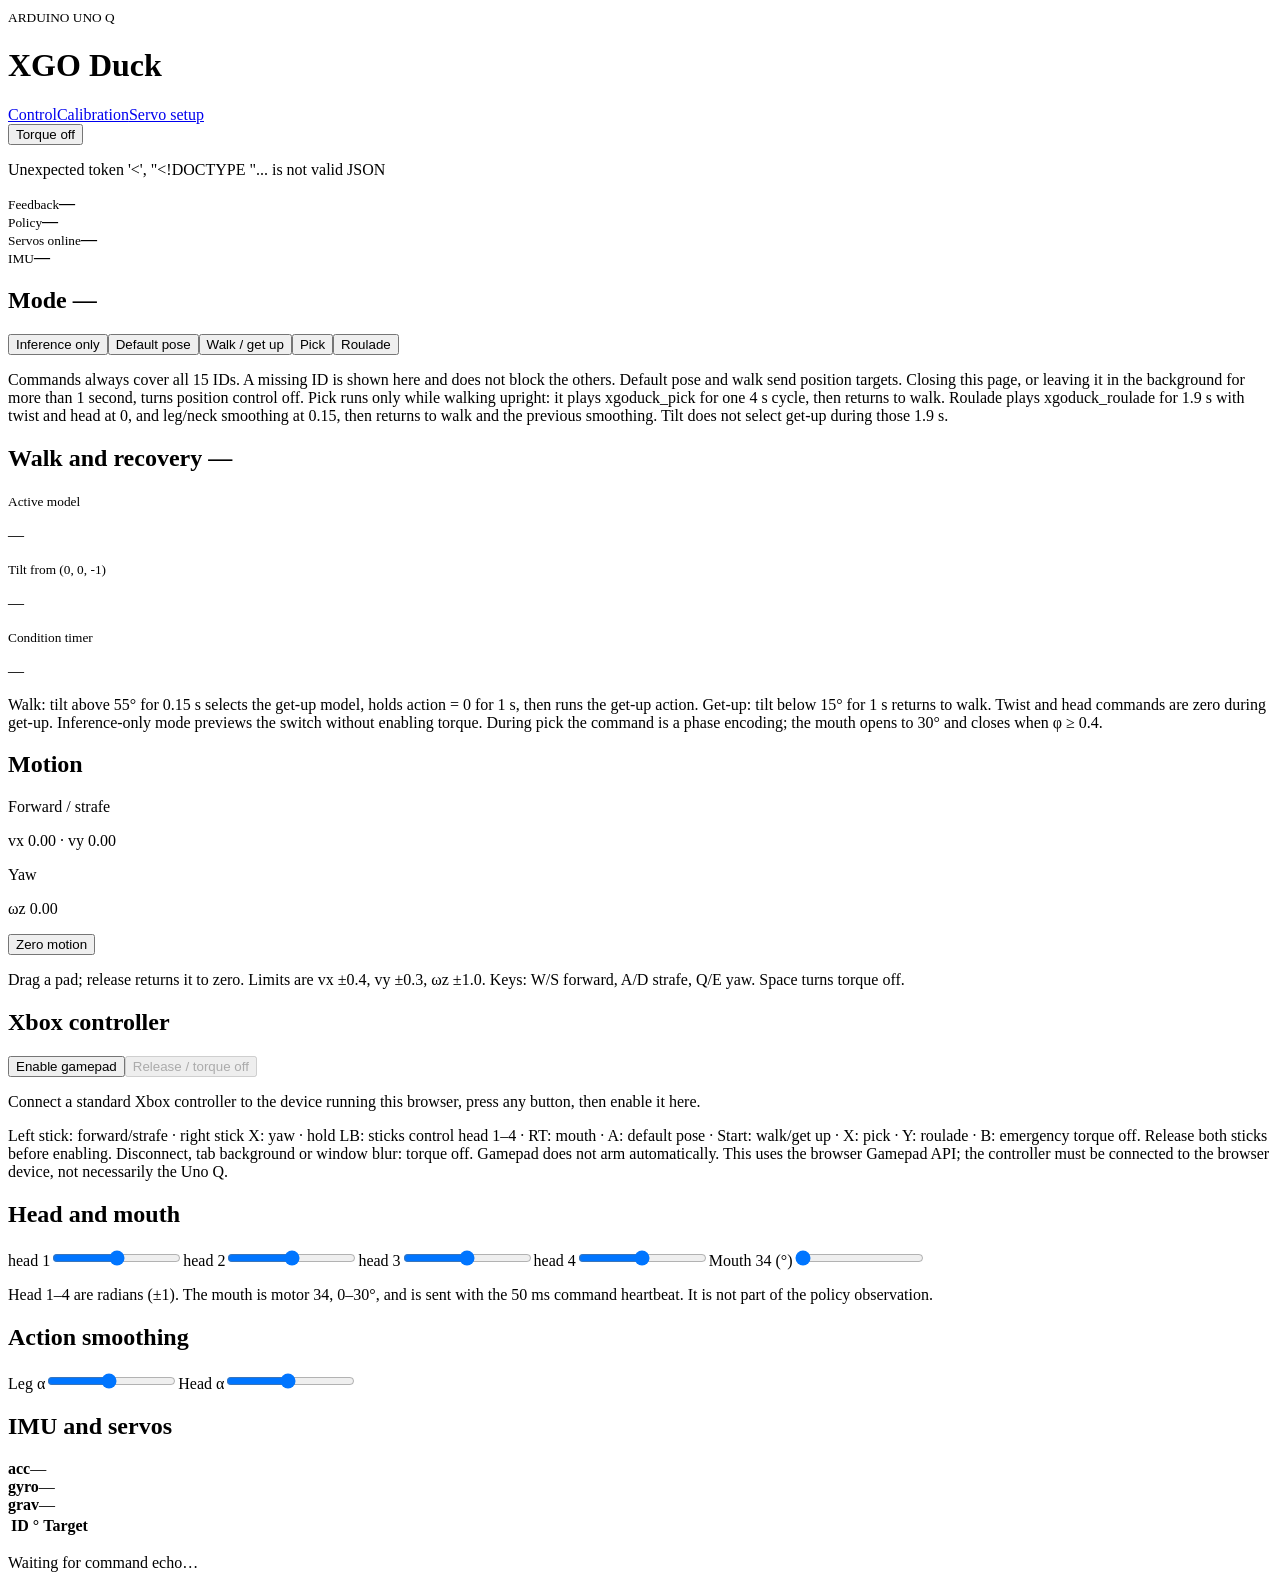
==== assets/index.html @ e076f416 "feat: integrate Xbox gamepad controls with web UI and safety disarm" ====
<!doctype html>
<html lang="en"><meta charset="utf-8"><meta name="viewport" content="width=device-width, initial-scale=1">
<title>XGO Duck</title><link rel="stylesheet" href="style.css">
<main><header><div><small>ARDUINO UNO Q</small><h1>XGO Duck</h1></div><div class="header-actions"><nav class="nav"><a href="/">Control</a><a href="/calibrate.html">Calibration</a><a href="/servo.html">Servo setup</a></nav><button class="stop" id="stop">Torque off</button></div></header>
<p id="message">Connecting…</p>
<section class="metrics"><article><small>Feedback</small><strong id="rx">—</strong></article><article><small>Policy</small><strong id="rl">—</strong></article><article><small>Servos online</small><strong id="servos">—</strong></article><article><small>IMU</small><strong id="imu">—</strong></article></section>
<section><h2>Mode <span id="mode">—</span></h2><div class="buttons"><button data-mode="shadow">Inference only</button><button data-mode="hold">Default pose</button><button data-mode="policy">Walk / get up</button><button id="pick">Pick</button><button id="roulade">Roulade</button></div><p class="hint">Commands always cover all 15 IDs. A missing ID is shown here and does not block the others. Default pose and walk send position targets. Closing this page, or leaving it in the background for more than 1 second, turns position control off. Pick runs only while walking upright: it plays xgoduck_pick for one 4 s cycle, then returns to walk. Roulade plays xgoduck_roulade for 1.9 s with twist and head at 0, and leg/neck smoothing at 0.15, then returns to walk and the previous smoothing. Tilt does not select get-up during those 1.9 s.</p></section>
<section><h2>Walk and recovery <span id="recovery-phase">—</span></h2><div class="controls"><article><small>Active model</small><p id="active-model">—</p></article><article><small>Tilt from (0, 0, -1)</small><p id="tilt-angle">—</p></article><article><small>Condition timer</small><p id="recovery-timer">—</p></article></div><p class="hint">Walk: tilt above 55° for 0.15 s selects the get-up model, holds action = 0 for 1 s, then runs the get-up action. Get-up: tilt below 15° for 1 s returns to walk. Twist and head commands are zero during get-up. Inference-only mode previews the switch without enabling torque. During pick the command is a phase encoding; the mouth opens to 30° and closes when φ ≥ 0.4.</p></section>
<section><h2>Motion</h2><div class="joysticks"><div class="joystick-side"><label id="left-label">Forward / strafe</label><div class="joy" id="joy-left" role="group" aria-labelledby="left-label"><div class="knob"></div></div><p class="joy-value">vx <span id="vxValue">0.00</span> · vy <span id="vyValue">0.00</span></p></div><div class="joystick-side"><label id="right-label">Yaw</label><div class="joy" id="joy-right" role="group" aria-labelledby="right-label"><div class="knob"></div></div><p class="joy-value">ωz <span id="wzValue">0.00</span></p></div></div><button id="zero">Zero motion</button><p class="hint">Drag a pad; release returns it to zero. Limits are vx ±0.4, vy ±0.3, ωz ±1.0. Keys: W/S forward, A/D strafe, Q/E yaw. Space turns torque off.</p></section>
<section><h2>Xbox controller</h2><div class="buttons"><button id="gamepad-enable">Enable gamepad</button><button id="gamepad-disable" disabled>Release / torque off</button></div><p id="gamepad-status" class="hint">Connect a standard Xbox controller to the device running this browser, press any button, then enable it here.</p><p class="hint">Left stick: forward/strafe · right stick X: yaw · hold LB: sticks control head 1–4 · RT: mouth · A: default pose · Start: walk/get up · X: pick · Y: roulade · B: emergency torque off. Release both sticks before enabling. Disconnect, tab background or window blur: torque off. Gamepad does not arm automatically. This uses the browser Gamepad API; the controller must be connected to the browser device, not necessarily the Uno Q.</p></section>
<section><h2>Head and mouth</h2><div class="controls" id="head-controls"></div><p class="hint">Head 1–4 are radians (±1). The mouth is motor 34, 0–30°, and is sent with the 50 ms command heartbeat. It is not part of the policy observation.</p></section>
<section><h2>Action smoothing</h2><div class="controls"><label>Leg α<input id="leg-alpha" type="range" min="0" max="0.95" value="0.45" step="0.05"></label><label>Head α<input id="head-alpha" type="range" min="0" max="0.95" value="0.45" step="0.05"></label></div></section>
<section class="telemetry"><h2>IMU and servos</h2><div class="telemetry-grid"><div class="imu-lines"><div><b>acc</b><span id="acc-values">—</span></div><div><b>gyro</b><span id="gyro-values">—</span></div><div><b>grav</b><span id="gravity-values">—</span></div></div><div class="table"><table><thead><tr><th>ID</th><th>°</th><th>Target</th></tr></thead><tbody id="joints"></tbody></table></div></div><p class="hint" id="command-health">Waiting for command echo…</p></section>
</main><script src="gamepad.js"></script><script src="app.js"></script></html>
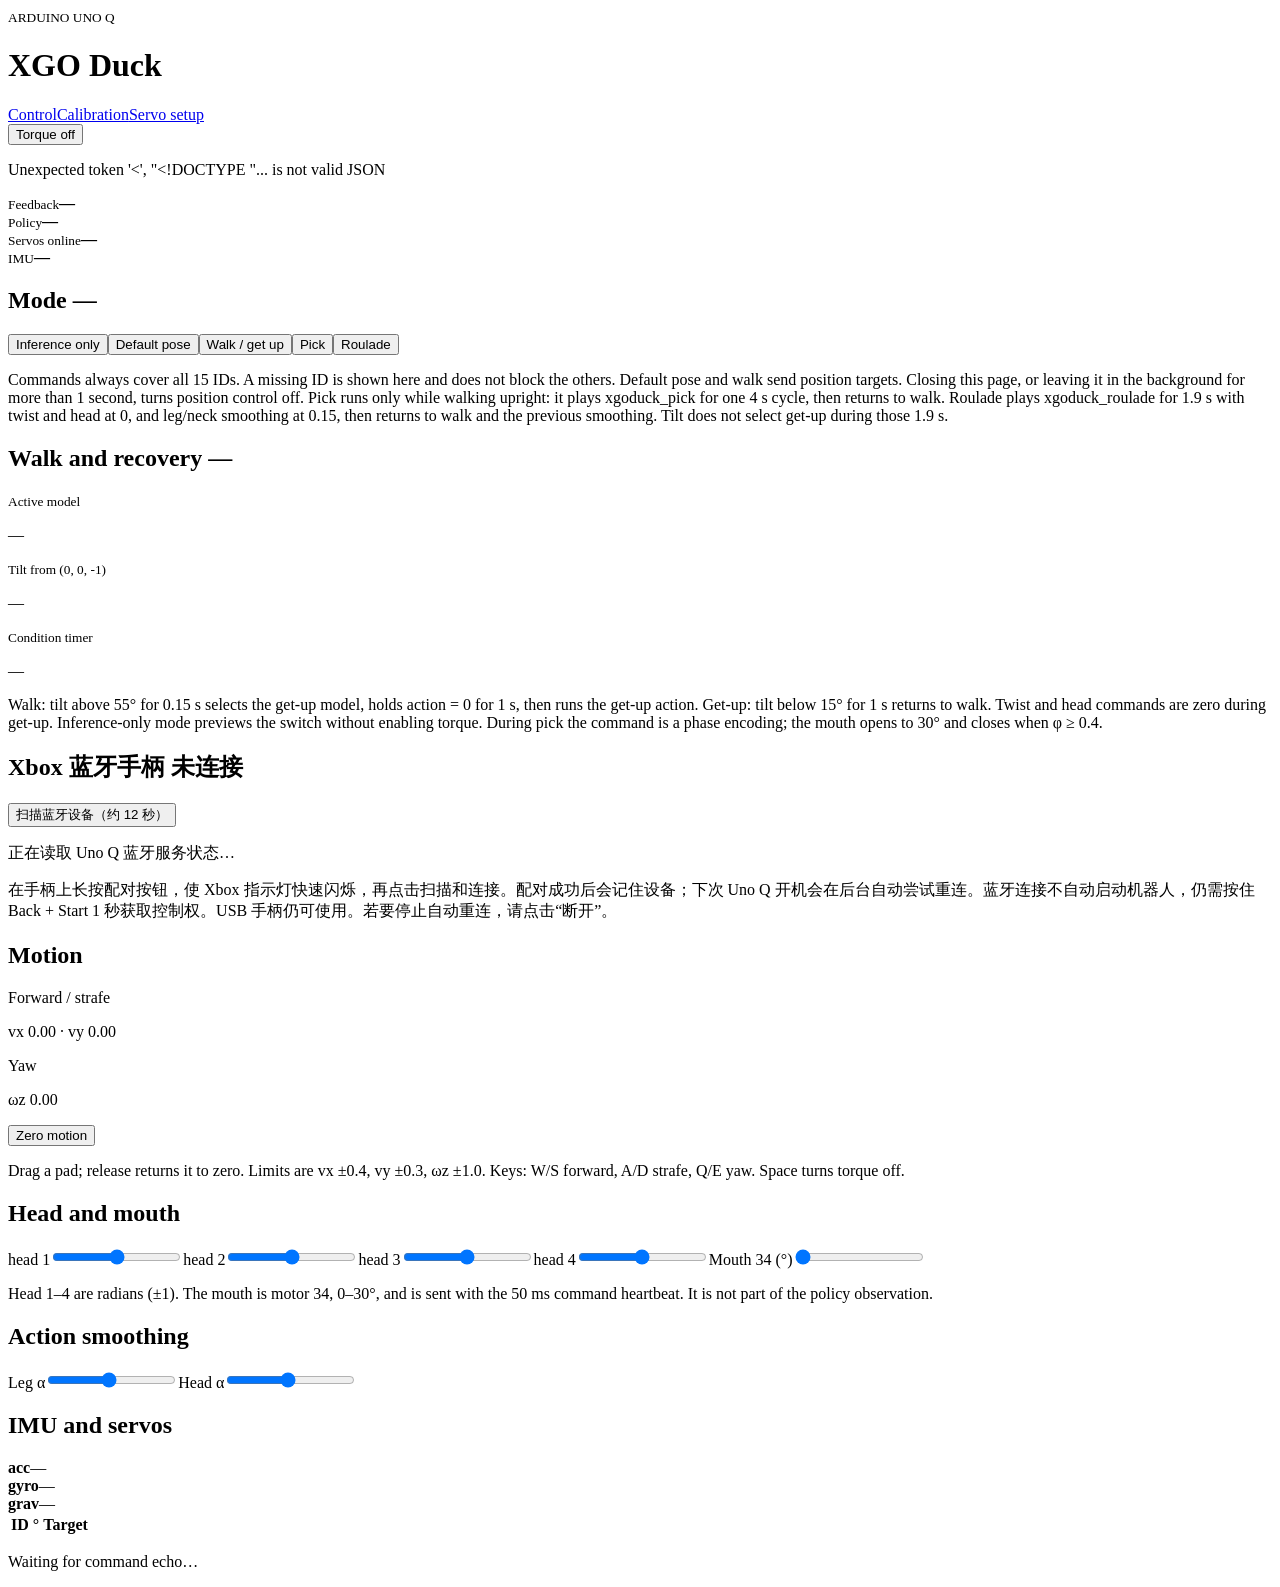
==== commit 4d6565fc: "feat: add Xbox Bluetooth scan, pair, connect and persisted status panel" ====
--- a/assets/index.html
+++ b/assets/index.html
@@ -6,9 +6,13 @@
 <section class="metrics"><article><small>Feedback</small><strong id="rx">—</strong></article><article><small>Policy</small><strong id="rl">—</strong></article><article><small>Servos online</small><strong id="servos">—</strong></article><article><small>IMU</small><strong id="imu">—</strong></article></section>
 <section><h2>Mode <span id="mode">—</span></h2><div class="buttons"><button data-mode="shadow">Inference only</button><button data-mode="hold">Default pose</button><button data-mode="policy">Walk / get up</button><button id="pick">Pick</button><button id="roulade">Roulade</button></div><p class="hint">Commands always cover all 15 IDs. A missing ID is shown here and does not block the others. Default pose and walk send position targets. Closing this page, or leaving it in the background for more than 1 second, turns position control off. Pick runs only while walking upright: it plays xgoduck_pick for one 4 s cycle, then returns to walk. Roulade plays xgoduck_roulade for 1.9 s with twist and head at 0, and leg/neck smoothing at 0.15, then returns to walk and the previous smoothing. Tilt does not select get-up during those 1.9 s.</p></section>
 <section><h2>Walk and recovery <span id="recovery-phase">—</span></h2><div class="controls"><article><small>Active model</small><p id="active-model">—</p></article><article><small>Tilt from (0, 0, -1)</small><p id="tilt-angle">—</p></article><article><small>Condition timer</small><p id="recovery-timer">—</p></article></div><p class="hint">Walk: tilt above 55° for 0.15 s selects the get-up model, holds action = 0 for 1 s, then runs the get-up action. Get-up: tilt below 15° for 1 s returns to walk. Twist and head commands are zero during get-up. Inference-only mode previews the switch without enabling torque. During pick the command is a phase encoding; the mouth opens to 30° and closes when φ ≥ 0.4.</p></section>
+<section id="bluetooth-panel"><h2>Xbox 蓝牙手柄 <span id="bt-connection">未连接</span></h2>
+<div class="buttons"><button id="bt-scan" type="button">扫描蓝牙设备（约 12 秒）</button></div>
+<p class="hint" id="bt-status" role="status" aria-live="polite">正在读取 Uno Q 蓝牙服务状态…</p>
+<div id="bt-devices" class="bt-devices" aria-label="蓝牙设备列表"></div>
+<p class="hint">在手柄上长按配对按钮，使 Xbox 指示灯快速闪烁，再点击扫描和连接。配对成功后会记住设备；下次 Uno Q 开机会在后台自动尝试重连。蓝牙连接不自动启动机器人，仍需按住 Back + Start 1 秒获取控制权。USB 手柄仍可使用。若要停止自动重连，请点击“断开”。</p></section>
 <section><h2>Motion</h2><div class="joysticks"><div class="joystick-side"><label id="left-label">Forward / strafe</label><div class="joy" id="joy-left" role="group" aria-labelledby="left-label"><div class="knob"></div></div><p class="joy-value">vx <span id="vxValue">0.00</span> · vy <span id="vyValue">0.00</span></p></div><div class="joystick-side"><label id="right-label">Yaw</label><div class="joy" id="joy-right" role="group" aria-labelledby="right-label"><div class="knob"></div></div><p class="joy-value">ωz <span id="wzValue">0.00</span></p></div></div><button id="zero">Zero motion</button><p class="hint">Drag a pad; release returns it to zero. Limits are vx ±0.4, vy ±0.3, ωz ±1.0. Keys: W/S forward, A/D strafe, Q/E yaw. Space turns torque off.</p></section>
-<section><h2>Xbox controller</h2><div class="buttons"><button id="gamepad-enable">Enable gamepad</button><button id="gamepad-disable" disabled>Release / torque off</button></div><p id="gamepad-status" class="hint">Connect a standard Xbox controller to the device running this browser, press any button, then enable it here.</p><p class="hint">Left stick: forward/strafe · right stick X: yaw · hold LB: sticks control head 1–4 · RT: mouth · A: default pose · Start: walk/get up · X: pick · Y: roulade · B: emergency torque off. Release both sticks before enabling. Disconnect, tab background or window blur: torque off. Gamepad does not arm automatically. This uses the browser Gamepad API; the controller must be connected to the browser device, not necessarily the Uno Q.</p></section>
 <section><h2>Head and mouth</h2><div class="controls" id="head-controls"></div><p class="hint">Head 1–4 are radians (±1). The mouth is motor 34, 0–30°, and is sent with the 50 ms command heartbeat. It is not part of the policy observation.</p></section>
 <section><h2>Action smoothing</h2><div class="controls"><label>Leg α<input id="leg-alpha" type="range" min="0" max="0.95" value="0.45" step="0.05"></label><label>Head α<input id="head-alpha" type="range" min="0" max="0.95" value="0.45" step="0.05"></label></div></section>
 <section class="telemetry"><h2>IMU and servos</h2><div class="telemetry-grid"><div class="imu-lines"><div><b>acc</b><span id="acc-values">—</span></div><div><b>gyro</b><span id="gyro-values">—</span></div><div><b>grav</b><span id="gravity-values">—</span></div></div><div class="table"><table><thead><tr><th>ID</th><th>°</th><th>Target</th></tr></thead><tbody id="joints"></tbody></table></div></div><p class="hint" id="command-health">Waiting for command echo…</p></section>
-</main><script src="gamepad.js"></script><script src="app.js"></script></html>
+</main><script src="app.js"></script><script src="bluetooth.js"></script></html>
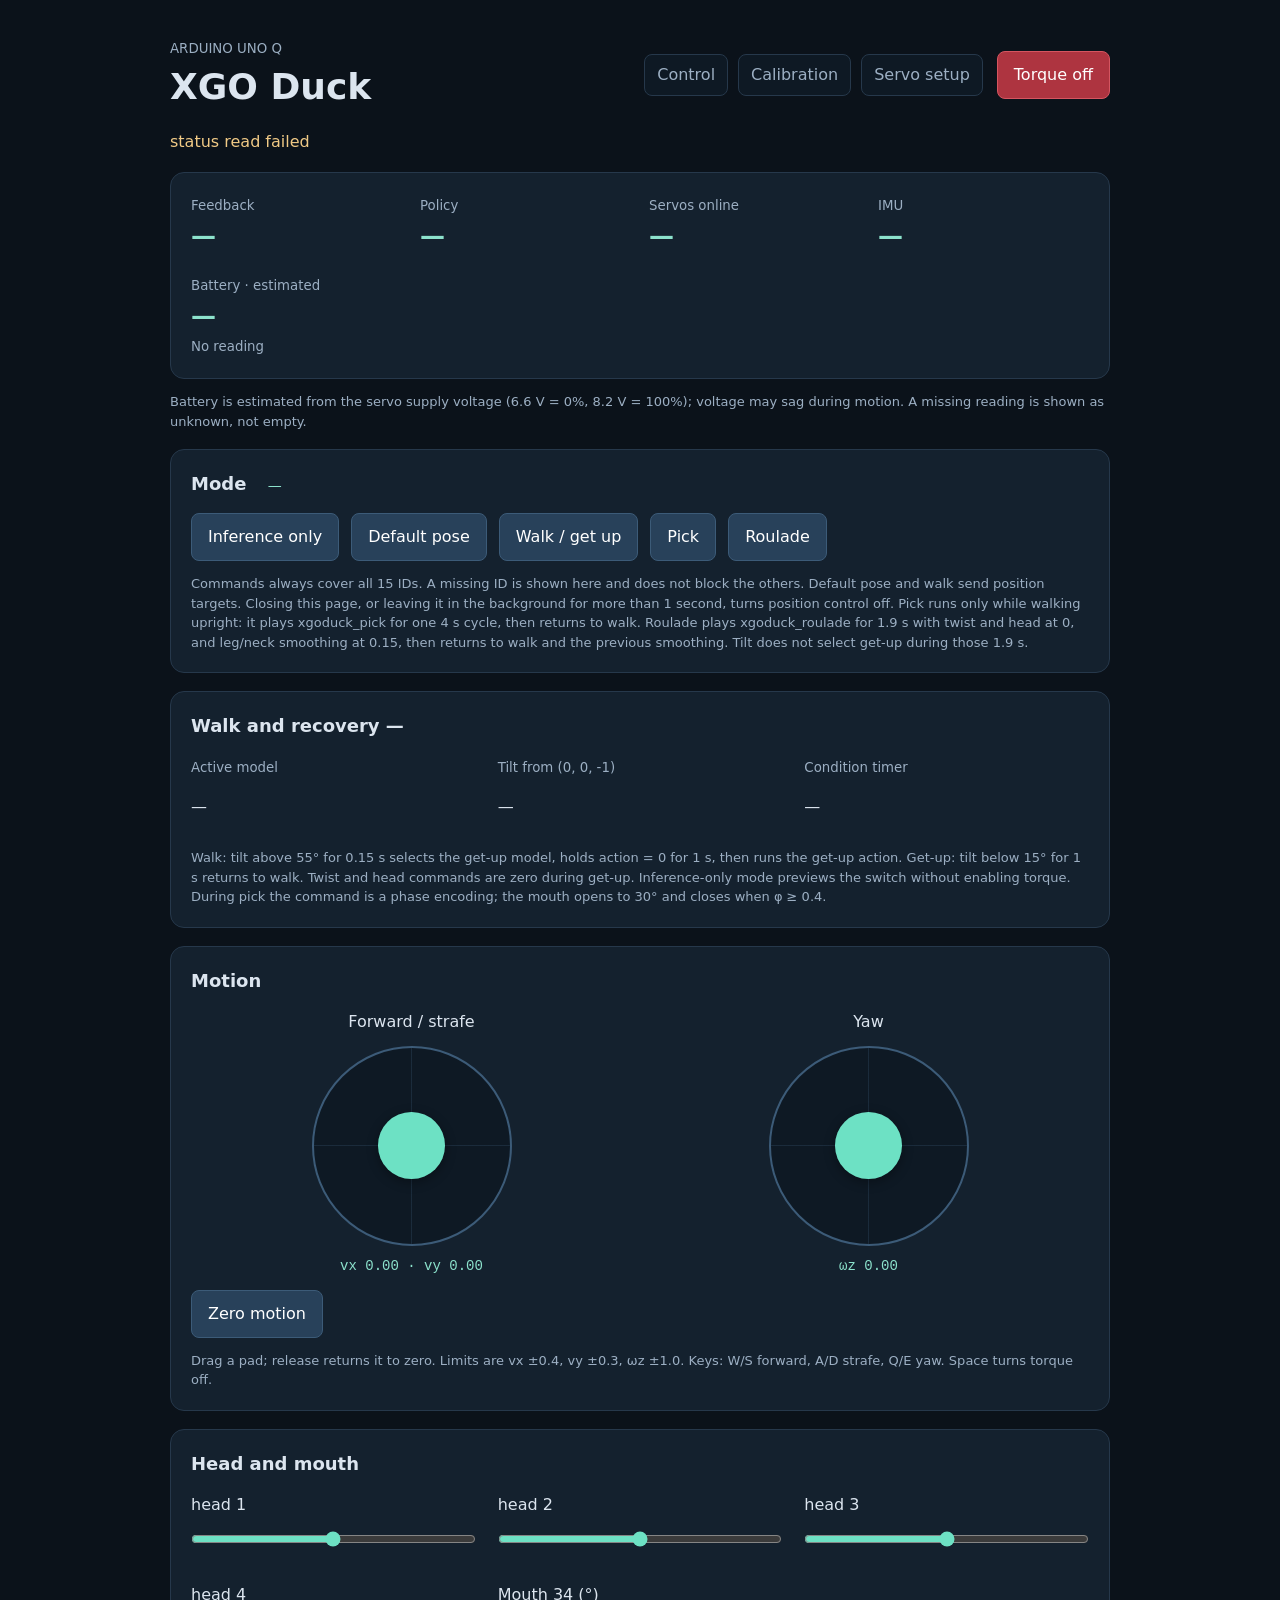
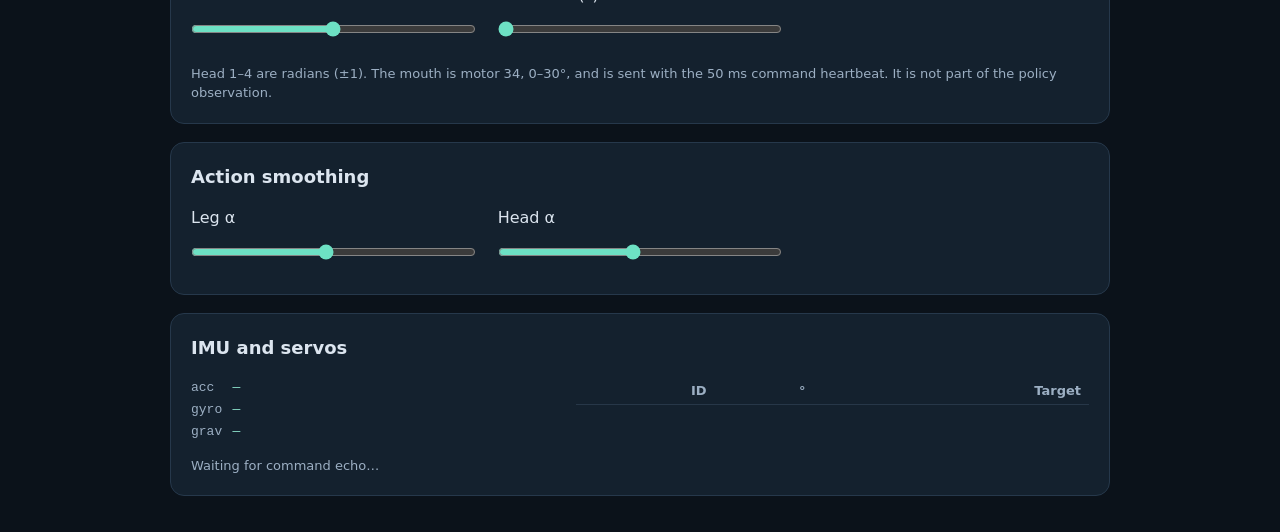
==== commit 11809bde: "feat: show battery percent and servo voltage on Web control page" ====
--- a/assets/index.html
+++ b/assets/index.html
@@ -3,16 +3,12 @@
 <title>XGO Duck</title><link rel="stylesheet" href="style.css">
 <main><header><div><small>ARDUINO UNO Q</small><h1>XGO Duck</h1></div><div class="header-actions"><nav class="nav"><a href="/">Control</a><a href="/calibrate.html">Calibration</a><a href="/servo.html">Servo setup</a></nav><button class="stop" id="stop">Torque off</button></div></header>
 <p id="message">Connecting…</p>
-<section class="metrics"><article><small>Feedback</small><strong id="rx">—</strong></article><article><small>Policy</small><strong id="rl">—</strong></article><article><small>Servos online</small><strong id="servos">—</strong></article><article><small>IMU</small><strong id="imu">—</strong></article></section>
+<section class="metrics"><article><small>Feedback</small><strong id="rx">—</strong></article><article><small>Policy</small><strong id="rl">—</strong></article><article><small>Servos online</small><strong id="servos">—</strong></article><article><small>IMU</small><strong id="imu">—</strong></article><article id="battery-card" data-level="unknown"><small>Battery · estimated</small><strong id="battery-percent">—</strong><small class="battery-voltage" id="battery-voltage">No reading</small><div class="battery-track" id="battery-progress" role="progressbar" aria-label="Estimated battery percentage" aria-valuemin="0" aria-valuemax="100"><span id="battery-meter"></span></div></article></section>
+<p class="hint">Battery is estimated from the servo supply voltage (6.6 V = 0%, 8.2 V = 100%); voltage may sag during motion. A missing reading is shown as unknown, not empty.</p>
 <section><h2>Mode <span id="mode">—</span></h2><div class="buttons"><button data-mode="shadow">Inference only</button><button data-mode="hold">Default pose</button><button data-mode="policy">Walk / get up</button><button id="pick">Pick</button><button id="roulade">Roulade</button></div><p class="hint">Commands always cover all 15 IDs. A missing ID is shown here and does not block the others. Default pose and walk send position targets. Closing this page, or leaving it in the background for more than 1 second, turns position control off. Pick runs only while walking upright: it plays xgoduck_pick for one 4 s cycle, then returns to walk. Roulade plays xgoduck_roulade for 1.9 s with twist and head at 0, and leg/neck smoothing at 0.15, then returns to walk and the previous smoothing. Tilt does not select get-up during those 1.9 s.</p></section>
 <section><h2>Walk and recovery <span id="recovery-phase">—</span></h2><div class="controls"><article><small>Active model</small><p id="active-model">—</p></article><article><small>Tilt from (0, 0, -1)</small><p id="tilt-angle">—</p></article><article><small>Condition timer</small><p id="recovery-timer">—</p></article></div><p class="hint">Walk: tilt above 55° for 0.15 s selects the get-up model, holds action = 0 for 1 s, then runs the get-up action. Get-up: tilt below 15° for 1 s returns to walk. Twist and head commands are zero during get-up. Inference-only mode previews the switch without enabling torque. During pick the command is a phase encoding; the mouth opens to 30° and closes when φ ≥ 0.4.</p></section>
-<section id="bluetooth-panel"><h2>Xbox 蓝牙手柄 <span id="bt-connection">未连接</span></h2>
-<div class="buttons"><button id="bt-scan" type="button">扫描蓝牙设备（约 12 秒）</button></div>
-<p class="hint" id="bt-status" role="status" aria-live="polite">正在读取 Uno Q 蓝牙服务状态…</p>
-<div id="bt-devices" class="bt-devices" aria-label="蓝牙设备列表"></div>
-<p class="hint">在手柄上长按配对按钮，使 Xbox 指示灯快速闪烁，再点击扫描和连接。配对成功后会记住设备；下次 Uno Q 开机会在后台自动尝试重连。蓝牙连接不自动启动机器人，仍需按住 Back + Start 1 秒获取控制权。USB 手柄仍可使用。若要停止自动重连，请点击“断开”。</p></section>
 <section><h2>Motion</h2><div class="joysticks"><div class="joystick-side"><label id="left-label">Forward / strafe</label><div class="joy" id="joy-left" role="group" aria-labelledby="left-label"><div class="knob"></div></div><p class="joy-value">vx <span id="vxValue">0.00</span> · vy <span id="vyValue">0.00</span></p></div><div class="joystick-side"><label id="right-label">Yaw</label><div class="joy" id="joy-right" role="group" aria-labelledby="right-label"><div class="knob"></div></div><p class="joy-value">ωz <span id="wzValue">0.00</span></p></div></div><button id="zero">Zero motion</button><p class="hint">Drag a pad; release returns it to zero. Limits are vx ±0.4, vy ±0.3, ωz ±1.0. Keys: W/S forward, A/D strafe, Q/E yaw. Space turns torque off.</p></section>
 <section><h2>Head and mouth</h2><div class="controls" id="head-controls"></div><p class="hint">Head 1–4 are radians (±1). The mouth is motor 34, 0–30°, and is sent with the 50 ms command heartbeat. It is not part of the policy observation.</p></section>
 <section><h2>Action smoothing</h2><div class="controls"><label>Leg α<input id="leg-alpha" type="range" min="0" max="0.95" value="0.45" step="0.05"></label><label>Head α<input id="head-alpha" type="range" min="0" max="0.95" value="0.45" step="0.05"></label></div></section>
 <section class="telemetry"><h2>IMU and servos</h2><div class="telemetry-grid"><div class="imu-lines"><div><b>acc</b><span id="acc-values">—</span></div><div><b>gyro</b><span id="gyro-values">—</span></div><div><b>grav</b><span id="gravity-values">—</span></div></div><div class="table"><table><thead><tr><th>ID</th><th>°</th><th>Target</th></tr></thead><tbody id="joints"></tbody></table></div></div><p class="hint" id="command-health">Waiting for command echo…</p></section>
-</main><script src="app.js"></script><script src="bluetooth.js"></script></html>
+</main><script src="app.js"></script></html>
--- a/assets/style.css
+++ b/assets/style.css
@@ -0,0 +1,18 @@
+:root{font:16px/1.5 system-ui,sans-serif;color:#dce5ef;background:#0b121a}*{box-sizing:border-box}main{max-width:980px;margin:auto;padding:28px 20px}header{display:flex;align-items:center;justify-content:space-between;gap:16px;flex-wrap:wrap}small,.hint{color:#9cafc3}h1{margin:0;font-size:36px}h2{font-size:18px;margin:0 0 16px}section,details{background:#14212e;border:1px solid #26384b;border-radius:14px;padding:20px;margin-top:18px}button{font:inherit;cursor:pointer;background:#28415a;color:#fff;border:1px solid #3c5b78;padding:11px 16px;border-radius:8px}button:hover{background:#355978}button:disabled{opacity:.4;cursor:not-allowed}.stop{background:#ae3440;border-color:#d55560}.buttons{display:flex;gap:12px;flex-wrap:wrap}.metrics{display:grid;grid-template-columns:repeat(4,1fr);gap:18px}.metrics strong{display:block;font-size:25px;color:#8ce2cc}.controls{display:grid;grid-template-columns:repeat(3,1fr);gap:22px}input[type=range]{display:block;width:100%;margin:14px 0;accent-color:#6de1c4}label{display:block}.hint{font-size:13px;margin-bottom:0}#mode{color:#8ce2cc;font-weight:normal;font-size:14px;margin-left:15px}.table{max-height:340px;overflow:auto}table{width:100%;border-collapse:collapse;text-align:right}td,th{padding:7px 12px;border-bottom:1px solid #273748}th{color:#9cafc3}pre{overflow:auto;white-space:pre-wrap;font-size:12px}#message{color:#f1ca86;min-height:24px}@media(max-width:620px){.metrics{grid-template-columns:repeat(2,1fr)}.controls{grid-template-columns:1fr}main{padding:16px 10px}h1{font-size:29px}}
+.joysticks{display:flex;justify-content:space-around;gap:16px;margin:8px 0 16px}.joystick-side{text-align:center;min-width:0}.joystick-side label{margin-bottom:12px}.joy{width:min(34vw,200px);aspect-ratio:1;border-radius:50%;background:linear-gradient(#34506a55,#34506a55) center/1px 100% no-repeat,linear-gradient(#34506a55,#34506a55) center/100% 1px no-repeat,#0e1924;border:2px solid #3c5b78;position:relative;touch-action:none;user-select:none;cursor:grab}.joy:active{cursor:grabbing}.knob{position:absolute;width:34%;height:34%;left:33%;top:33%;border-radius:50%;background:#6de1c4;box-shadow:0 3px 12px #0005;pointer-events:none}.joy-value{font:14px monospace;color:#8ce2cc;margin:12px 0 0}
+.telemetry-grid{display:grid;grid-template-columns:minmax(180px,1fr) 1.4fr;gap:18px;align-items:start}.imu-lines{font:13px/1.7 ui-monospace,monospace;color:#8ce2cc}.imu-lines b{display:inline-block;min-width:3.2em;color:#9cafc3;font-weight:normal}.telemetry .table{max-height:220px}.telemetry td,.telemetry th{padding:4px 8px;font-size:13px}tr.missing{color:#9cafc3;opacity:.55}@media(max-width:620px){.telemetry-grid{grid-template-columns:1fr}}
+.header-actions{display:flex;align-items:center;gap:14px;flex-wrap:wrap}.nav{display:flex;gap:10px;flex-wrap:wrap}.nav a{color:#9cafc3;text-decoration:none;padding:8px 12px;border:1px solid #26384b;border-radius:8px;background:#0e1924}.nav a:hover{color:#fff;border-color:#3c5b78}.nav a[aria-current=page]{color:#8ce2cc;border-color:#3c8f7a}
+.warn{background:#3a2a12;border:1px solid #8a6a2a;color:#f1ca86;padding:12px 14px;border-radius:10px;margin:12px 0}
+.cal-list{display:flex;flex-direction:column;gap:12px}.cal-row{display:grid;grid-template-columns:minmax(160px,180px) 1fr auto;gap:12px;align-items:center;padding:12px;border:1px solid #26384b;border-radius:10px;background:#0e1924}.cal-row.done{background:#143028;border-color:#2f6b55}.cal-row input[type=range]{margin:0;width:100%}.cal-meta{display:flex;flex-direction:column;gap:2px;font-size:13px}.cal-meta b{font-size:15px}.cal-actions{display:flex;align-items:center;gap:10px;min-width:140px;justify-content:flex-end}.cal-actions span{font:13px monospace;color:#8ce2cc;min-width:42px;text-align:right}
+.servo-form{display:flex;flex-wrap:wrap;gap:14px;align-items:end}.servo-form label{min-width:120px}.servo-form input[type=number]{display:block;width:100%;margin-top:6px;padding:8px 10px;border-radius:8px;border:1px solid #3c5b78;background:#0e1924;color:#dce5ef;font:inherit}
+.page-servo{max-width:720px}.page-servo h1{font-size:28px}.page-servo .warn{padding:8px 12px;margin:8px 0 4px;font-size:13px}.page-servo .servo-steps{margin:0 0 8px;padding:0 0 0 1.4em;font-size:13px;color:#9cafc3;line-height:1.7}.page-servo #message{min-height:20px;margin:4px 0 0;font-size:14px}.page-servo .servo-panel{padding:14px;margin-top:12px}.servo-toolbar{display:flex;flex-wrap:wrap;gap:10px;align-items:end;margin-bottom:12px;padding-bottom:12px;border-bottom:1px solid #26384b}.servo-toolbar label{min-width:88px;font-size:13px;color:#9cafc3}.servo-toolbar input,.servo-row input,.servo-row select{width:88px;padding:6px 8px;border-radius:6px;border:1px solid #3c5b78;background:#0e1924;color:#dce5ef;font:inherit}.servo-toolbar button,.servo-row button{padding:7px 12px}.servo-grid{display:flex;flex-direction:column;gap:8px}.servo-row{display:grid;grid-template-columns:96px 88px 88px auto 1fr;gap:8px;align-items:center}.servo-row .servo-label{font-size:13px;color:#9cafc3}.servo-row .hint{margin:0}.servo-readout{font:14px monospace;color:#8ce2cc;min-width:88px}
+@media(max-width:720px){.cal-row{grid-template-columns:1fr;}.cal-actions{justify-content:space-between}.servo-row{grid-template-columns:80px 1fr auto;}.servo-row .hint{grid-column:1/-1}}
+
+/* Native Xbox / BlueZ connection management */
+.bt-devices{display:flex;flex-direction:column;gap:9px;margin:12px 0}
+.bt-device{display:flex;justify-content:space-between;align-items:center;flex-wrap:wrap;gap:12px;background:#0e1924;border:1px solid #26384b;border-radius:10px;padding:12px}
+.bt-device strong,.bt-device small{display:block;overflow-wrap:anywhere}
+.bt-device strong{color:#dce5ef}
+.bt-device small{color:#9cafc3;font-size:12px;margin-top:4px}
+.bt-device-actions{display:flex;gap:8px;flex-wrap:wrap}
+.bt-device-actions button{font-size:13px;padding:7px 11px}
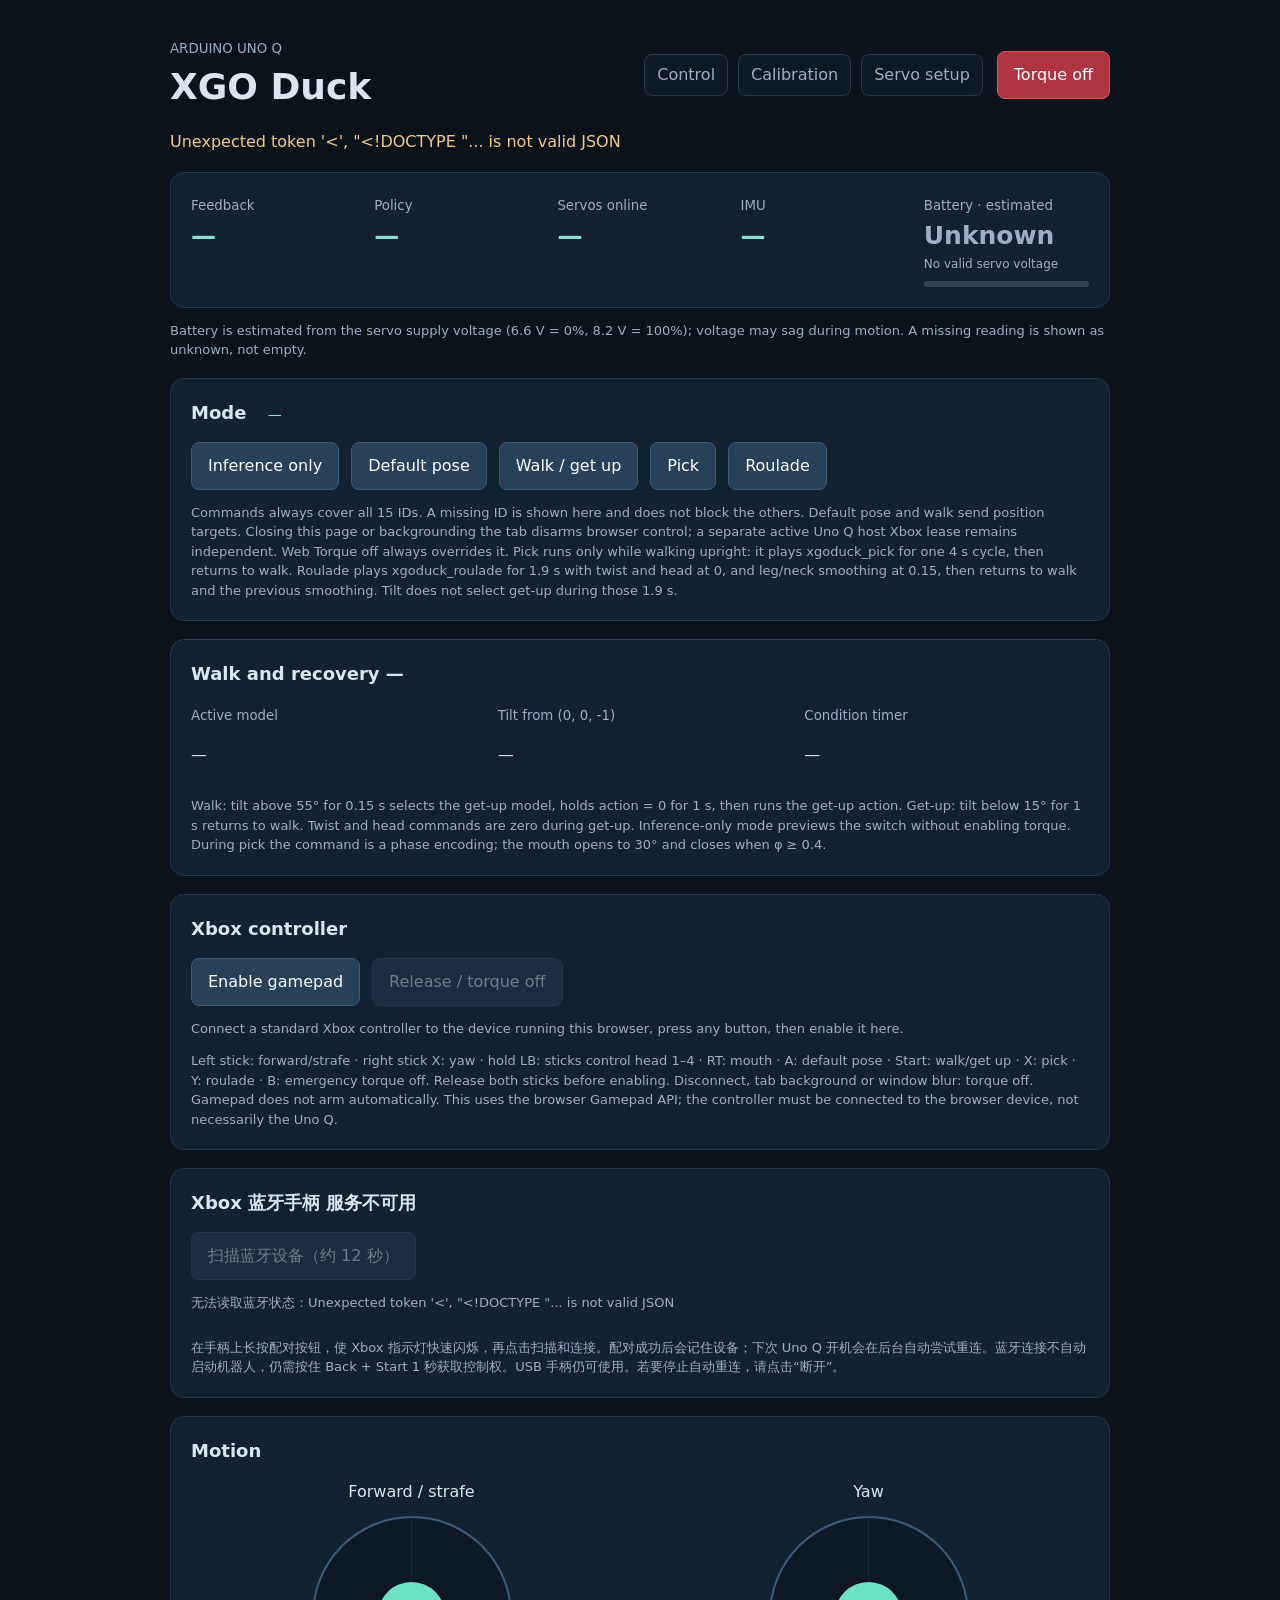
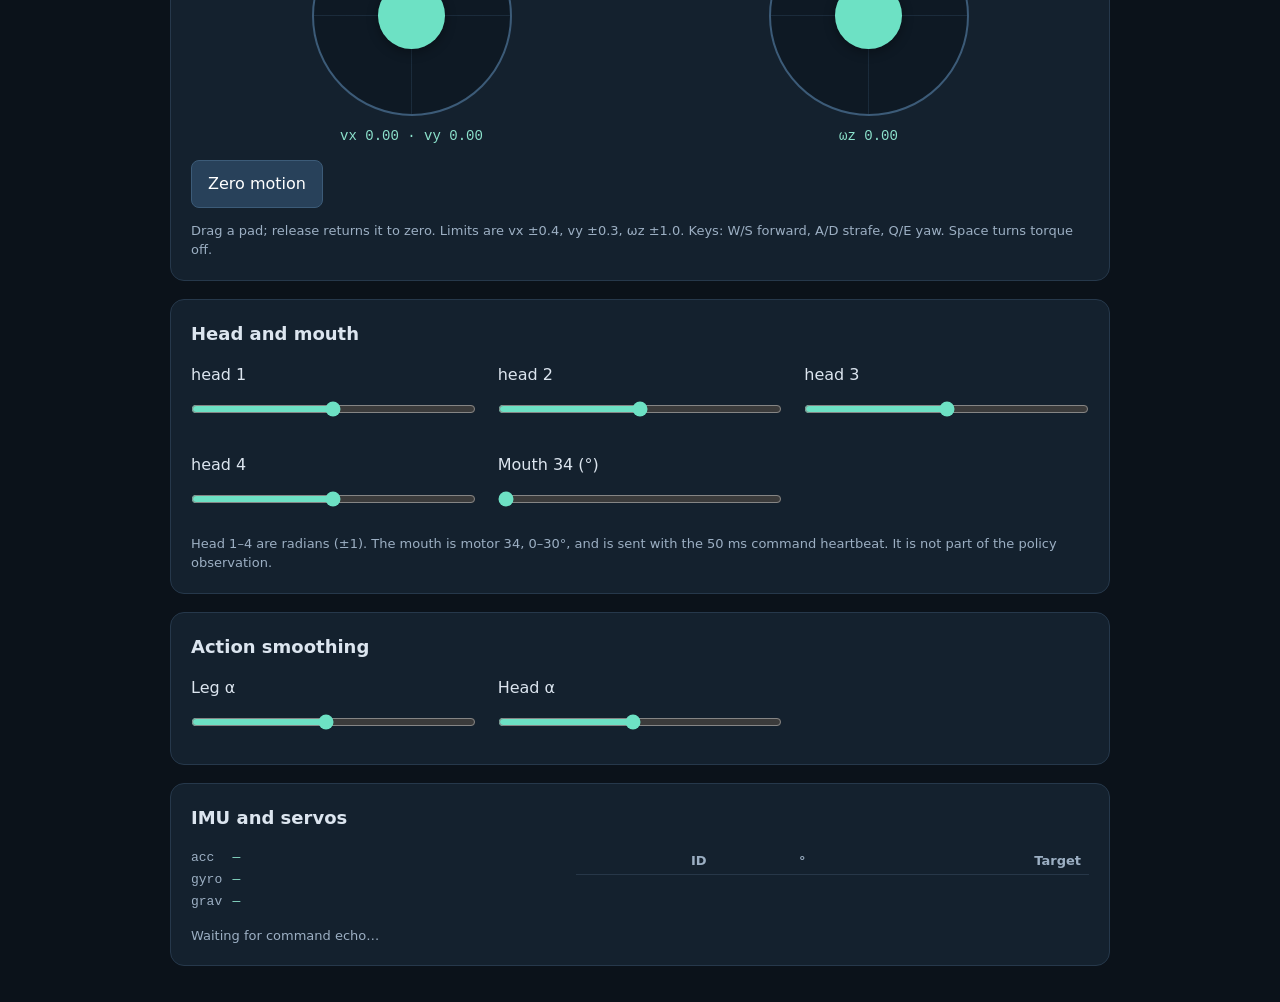
==== commit b3fca0a3: "merge: native Xbox USB/Bluetooth, browser Gamepad API and servo battery indicators Unify MCU battery" ====
--- a/assets/index.html
+++ b/assets/index.html
@@ -5,10 +5,16 @@
 <p id="message">Connecting…</p>
 <section class="metrics"><article><small>Feedback</small><strong id="rx">—</strong></article><article><small>Policy</small><strong id="rl">—</strong></article><article><small>Servos online</small><strong id="servos">—</strong></article><article><small>IMU</small><strong id="imu">—</strong></article><article id="battery-card" data-level="unknown"><small>Battery · estimated</small><strong id="battery-percent">—</strong><small class="battery-voltage" id="battery-voltage">No reading</small><div class="battery-track" id="battery-progress" role="progressbar" aria-label="Estimated battery percentage" aria-valuemin="0" aria-valuemax="100"><span id="battery-meter"></span></div></article></section>
 <p class="hint">Battery is estimated from the servo supply voltage (6.6 V = 0%, 8.2 V = 100%); voltage may sag during motion. A missing reading is shown as unknown, not empty.</p>
-<section><h2>Mode <span id="mode">—</span></h2><div class="buttons"><button data-mode="shadow">Inference only</button><button data-mode="hold">Default pose</button><button data-mode="policy">Walk / get up</button><button id="pick">Pick</button><button id="roulade">Roulade</button></div><p class="hint">Commands always cover all 15 IDs. A missing ID is shown here and does not block the others. Default pose and walk send position targets. Closing this page, or leaving it in the background for more than 1 second, turns position control off. Pick runs only while walking upright: it plays xgoduck_pick for one 4 s cycle, then returns to walk. Roulade plays xgoduck_roulade for 1.9 s with twist and head at 0, and leg/neck smoothing at 0.15, then returns to walk and the previous smoothing. Tilt does not select get-up during those 1.9 s.</p></section>
+<section><h2>Mode <span id="mode">—</span></h2><div class="buttons"><button data-mode="shadow">Inference only</button><button data-mode="hold">Default pose</button><button data-mode="policy">Walk / get up</button><button id="pick">Pick</button><button id="roulade">Roulade</button></div><p class="hint">Commands always cover all 15 IDs. A missing ID is shown here and does not block the others. Default pose and walk send position targets. Closing this page or backgrounding the tab disarms browser control; a separate active Uno Q host Xbox lease remains independent. Web Torque off always overrides it. Pick runs only while walking upright: it plays xgoduck_pick for one 4 s cycle, then returns to walk. Roulade plays xgoduck_roulade for 1.9 s with twist and head at 0, and leg/neck smoothing at 0.15, then returns to walk and the previous smoothing. Tilt does not select get-up during those 1.9 s.</p></section>
 <section><h2>Walk and recovery <span id="recovery-phase">—</span></h2><div class="controls"><article><small>Active model</small><p id="active-model">—</p></article><article><small>Tilt from (0, 0, -1)</small><p id="tilt-angle">—</p></article><article><small>Condition timer</small><p id="recovery-timer">—</p></article></div><p class="hint">Walk: tilt above 55° for 0.15 s selects the get-up model, holds action = 0 for 1 s, then runs the get-up action. Get-up: tilt below 15° for 1 s returns to walk. Twist and head commands are zero during get-up. Inference-only mode previews the switch without enabling torque. During pick the command is a phase encoding; the mouth opens to 30° and closes when φ ≥ 0.4.</p></section>
+<section><h2>Xbox controller</h2><div class="buttons"><button id="gamepad-enable">Enable gamepad</button><button id="gamepad-disable" disabled>Release / torque off</button></div><p id="gamepad-status" class="hint">Connect a standard Xbox controller to the device running this browser, press any button, then enable it here.</p><p class="hint">Left stick: forward/strafe · right stick X: yaw · hold LB: sticks control head 1–4 · RT: mouth · A: default pose · Start: walk/get up · X: pick · Y: roulade · B: emergency torque off. Release both sticks before enabling. Disconnect, tab background or window blur: torque off. Gamepad does not arm automatically. This uses the browser Gamepad API; the controller must be connected to the browser device, not necessarily the Uno Q.</p></section>
+<section id="bluetooth-panel"><h2>Xbox 蓝牙手柄 <span id="bt-connection">未连接</span></h2>
+<div class="buttons"><button id="bt-scan" type="button">扫描蓝牙设备（约 12 秒）</button></div>
+<p class="hint" id="bt-status" role="status" aria-live="polite">正在读取 Uno Q 蓝牙服务状态…</p>
+<div id="bt-devices" class="bt-devices" aria-label="蓝牙设备列表"></div>
+<p class="hint">在手柄上长按配对按钮，使 Xbox 指示灯快速闪烁，再点击扫描和连接。配对成功后会记住设备；下次 Uno Q 开机会在后台自动尝试重连。蓝牙连接不自动启动机器人，仍需按住 Back + Start 1 秒获取控制权。USB 手柄仍可使用。若要停止自动重连，请点击“断开”。</p></section>
 <section><h2>Motion</h2><div class="joysticks"><div class="joystick-side"><label id="left-label">Forward / strafe</label><div class="joy" id="joy-left" role="group" aria-labelledby="left-label"><div class="knob"></div></div><p class="joy-value">vx <span id="vxValue">0.00</span> · vy <span id="vyValue">0.00</span></p></div><div class="joystick-side"><label id="right-label">Yaw</label><div class="joy" id="joy-right" role="group" aria-labelledby="right-label"><div class="knob"></div></div><p class="joy-value">ωz <span id="wzValue">0.00</span></p></div></div><button id="zero">Zero motion</button><p class="hint">Drag a pad; release returns it to zero. Limits are vx ±0.4, vy ±0.3, ωz ±1.0. Keys: W/S forward, A/D strafe, Q/E yaw. Space turns torque off.</p></section>
 <section><h2>Head and mouth</h2><div class="controls" id="head-controls"></div><p class="hint">Head 1–4 are radians (±1). The mouth is motor 34, 0–30°, and is sent with the 50 ms command heartbeat. It is not part of the policy observation.</p></section>
 <section><h2>Action smoothing</h2><div class="controls"><label>Leg α<input id="leg-alpha" type="range" min="0" max="0.95" value="0.45" step="0.05"></label><label>Head α<input id="head-alpha" type="range" min="0" max="0.95" value="0.45" step="0.05"></label></div></section>
 <section class="telemetry"><h2>IMU and servos</h2><div class="telemetry-grid"><div class="imu-lines"><div><b>acc</b><span id="acc-values">—</span></div><div><b>gyro</b><span id="gyro-values">—</span></div><div><b>grav</b><span id="gravity-values">—</span></div></div><div class="table"><table><thead><tr><th>ID</th><th>°</th><th>Target</th></tr></thead><tbody id="joints"></tbody></table></div></div><p class="hint" id="command-health">Waiting for command echo…</p></section>
-</main><script src="app.js"></script></html>
+</main><script src="gamepad.js"></script><script src="app.js"></script><script src="bluetooth.js"></script></html>
--- a/assets/style.css
+++ b/assets/style.css
@@ -16,3 +16,20 @@
 .bt-device small{color:#9cafc3;font-size:12px;margin-top:4px}
 .bt-device-actions{display:flex;gap:8px;flex-wrap:wrap}
 .bt-device-actions button{font-size:13px;padding:7px 11px}
+
+/* Voltage-based battery estimate; distinct from the IMU/servo connectivity indicators. */
+#battery-card .battery-voltage{display:block;font-size:12px}
+.battery-track{height:6px;margin-top:8px;background:#304252;border-radius:5px;overflow:hidden}
+.battery-track span{display:block;height:100%;background:#6de1c4;transition:width .3s ease}
+#battery-card[data-level="unknown"] strong{color:#9cafc3}
+#battery-card[data-level="medium"] strong{color:#f1ca86}
+#battery-card[data-level="medium"] .battery-track span{background:#f1ca86}
+#battery-card[data-level="low"] strong{color:#fa7979}
+#battery-card[data-level="low"] .battery-track span{background:#fa7979}
+@media(min-width:821px){.metrics{grid-template-columns:repeat(5,minmax(0,1fr))}}
+@media(min-width:621px) and (max-width:820px){.metrics{grid-template-columns:repeat(3,minmax(0,1fr))}}
+
+.battery-mini{font-size:12px;white-space:nowrap;color:#8ce2cc}
+.battery-mini[data-level="unknown"]{color:#9cafc3}
+.battery-mini[data-level="medium"]{color:#f1ca86}
+.battery-mini[data-level="low"]{color:#fa7979}
